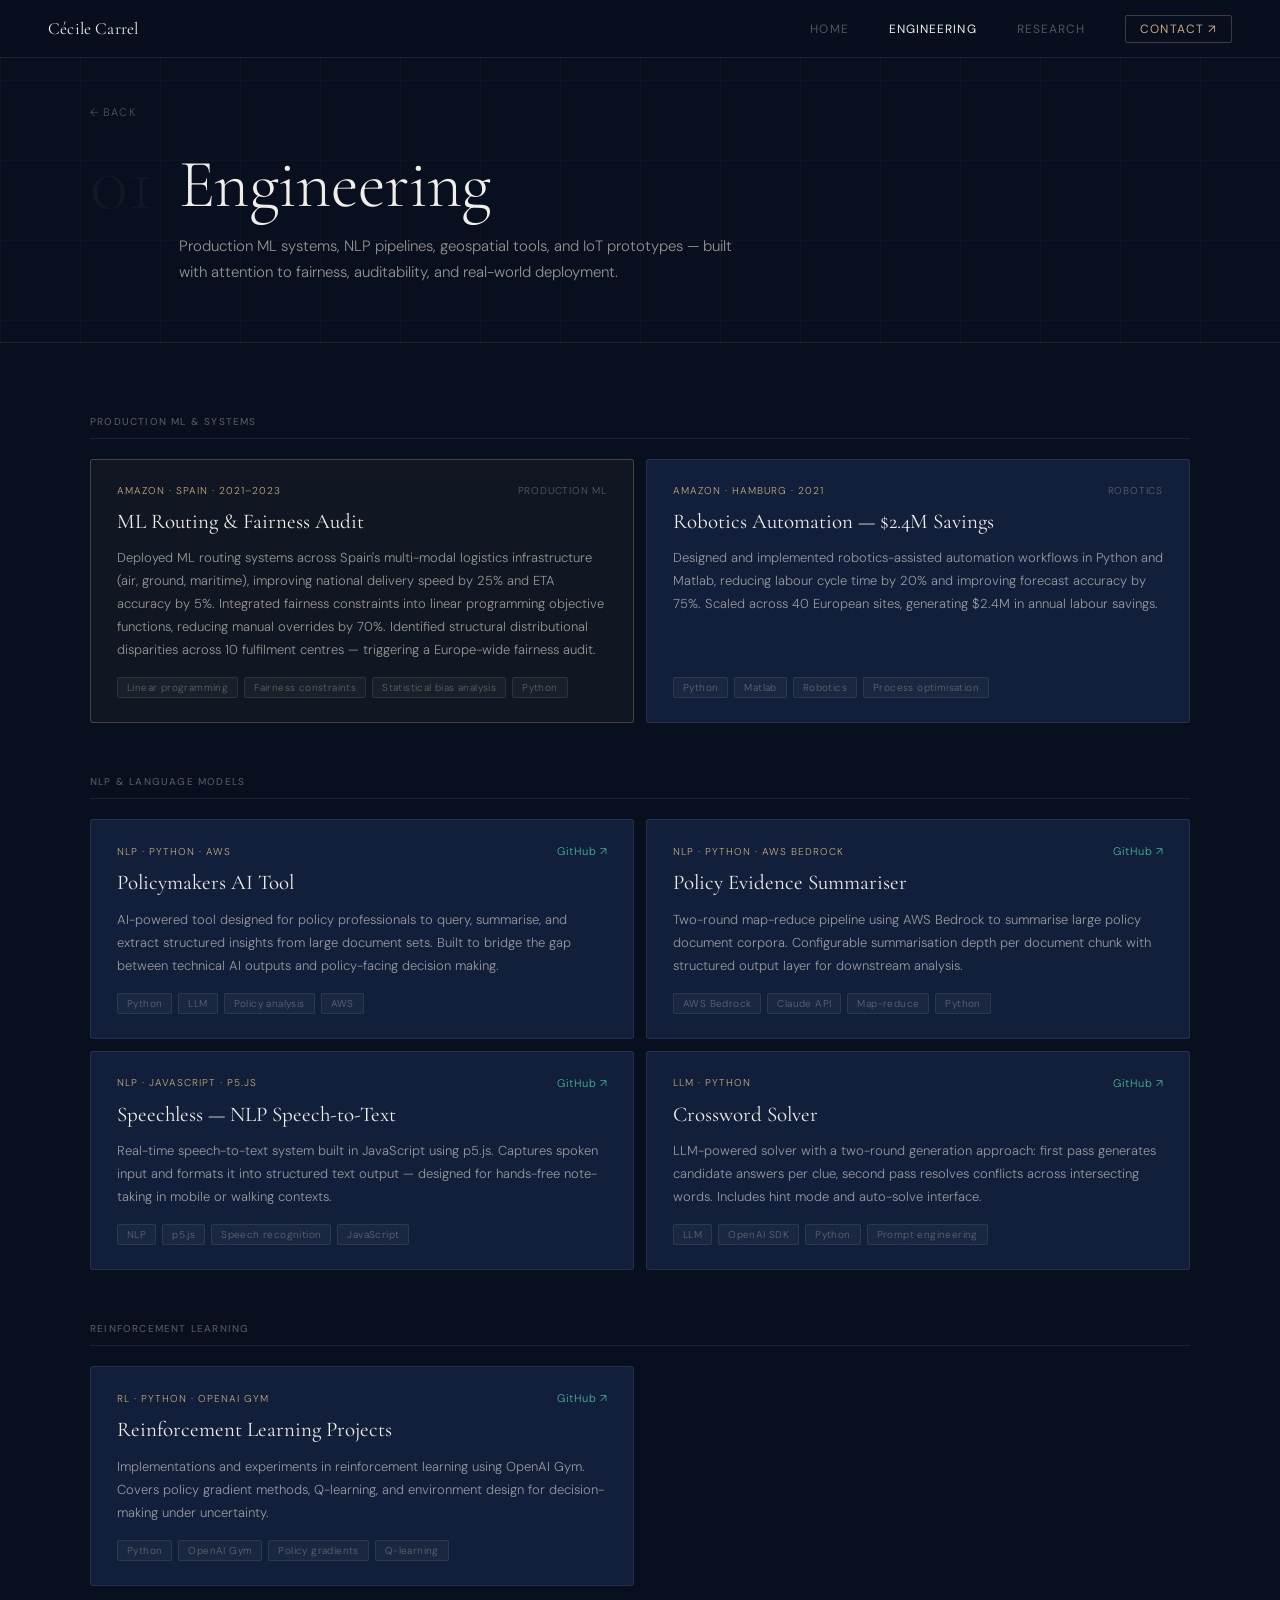
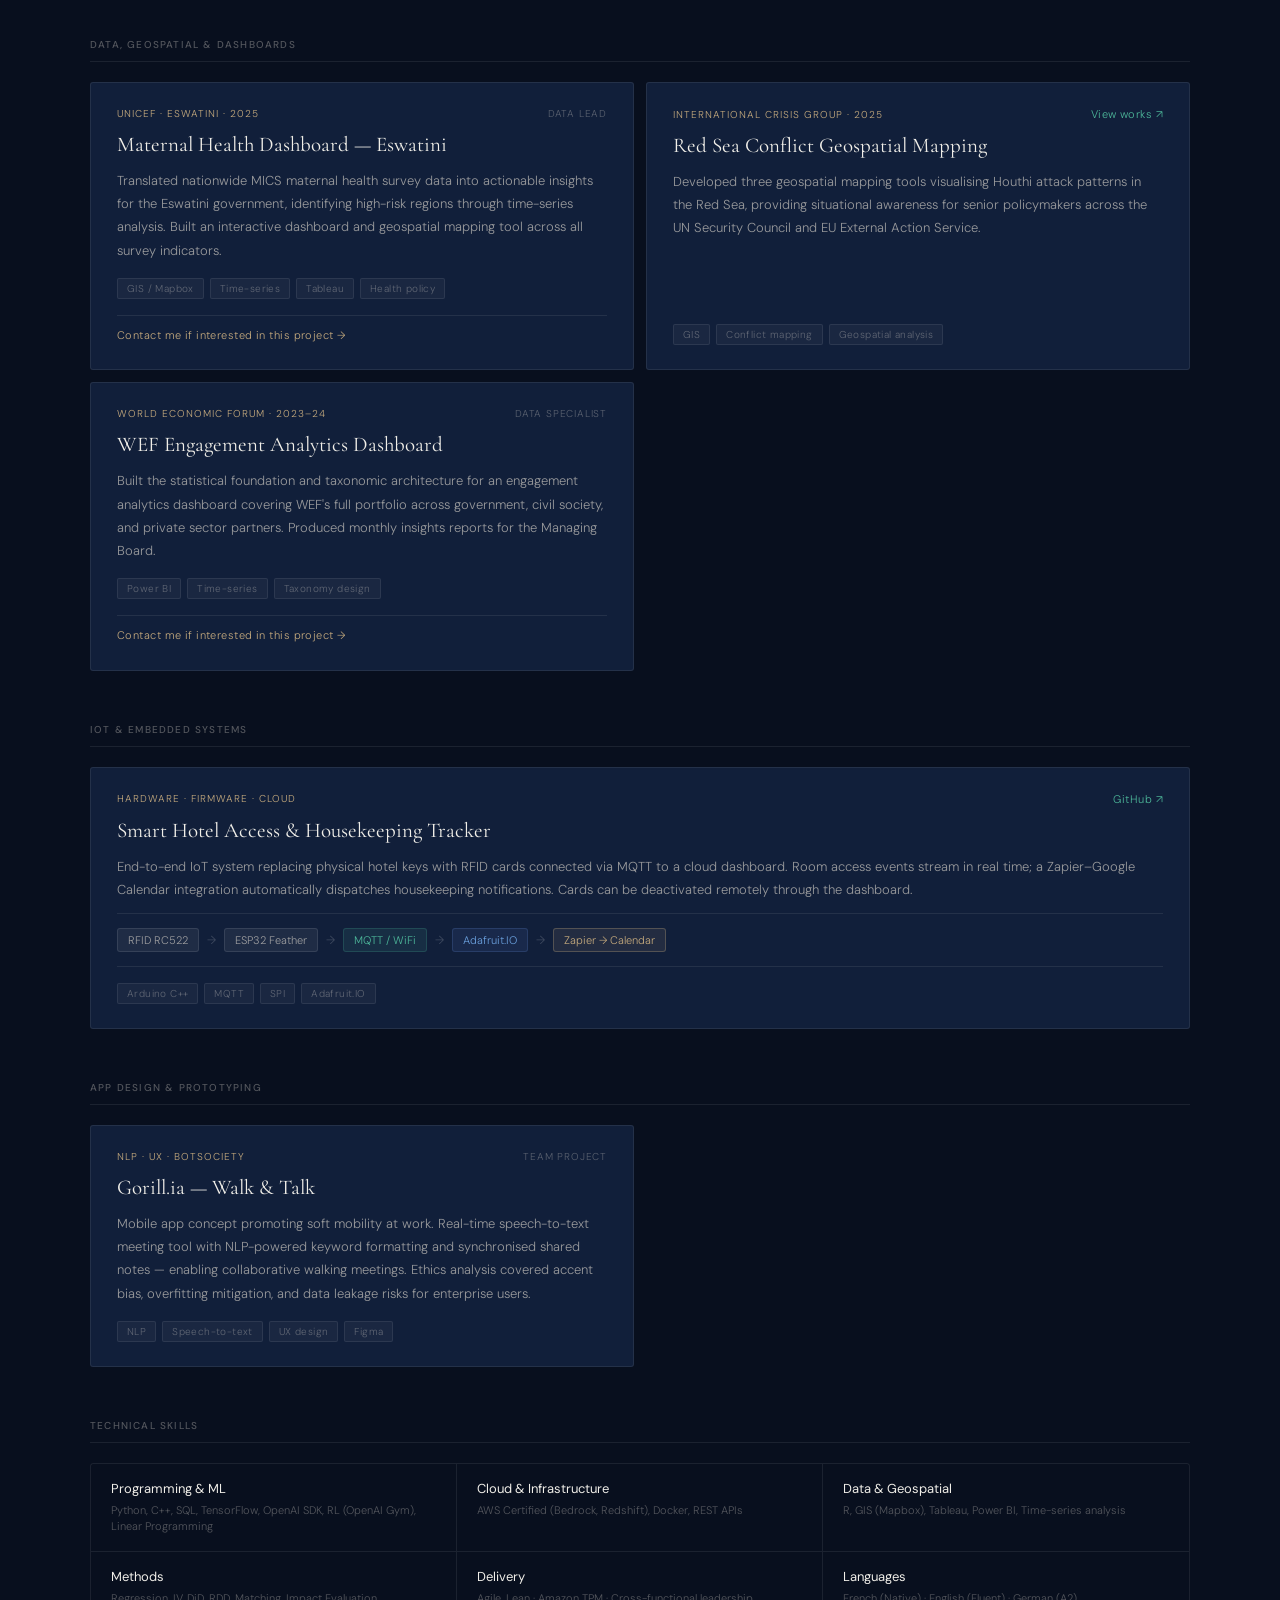
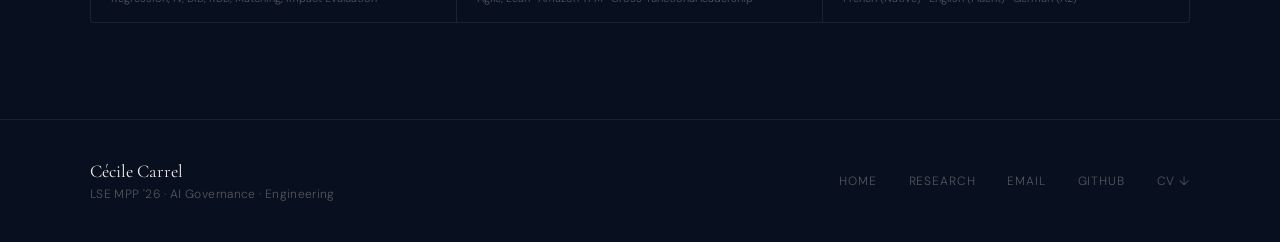
==== engineering.html @ 1cb2951a "Add files via upload" ====
<!DOCTYPE html>
<html lang="en">
<head>
  <meta charset="UTF-8" />
  <meta name="viewport" content="width=device-width, initial-scale=1.0" />
  <title>Engineering — Cécile Carrel</title>
  <link rel="preconnect" href="https://fonts.googleapis.com" />
  <link rel="preconnect" href="https://fonts.gstatic.com" crossorigin />
  <link href="https://fonts.googleapis.com/css2?family=Cormorant+Garamond:ital,wght@0,300;0,400;0,500;1,300;1,400&family=DM+Sans:opsz,wght@9..40,300;9..40,400;9..40,500&display=swap" rel="stylesheet" />
  <link rel="stylesheet" href="style.css" />
</head>
<body>

  <nav class="nav">
    <a href="index.html" class="nav-name">Cécile Carrel</a>
    <div class="nav-links">
      <a href="index.html">Home</a>
      <a href="engineering.html" class="nav-active">Engineering</a>
      <a href="research.html">Research</a>
      <a href="mailto:c.j.carrel@lse.ac.uk" class="nav-cta">Contact ↗</a>
    </div>
  </nav>

  <div class="page-hero">
    <div class="container">
      <a href="index.html" class="back-link">← Back</a>
      <div class="page-hero-grid">
        <div class="section-num">01</div>
        <div>
          <h1 class="page-title">Engineering</h1>
          <p class="page-subtitle">Production ML systems, NLP pipelines, geospatial tools, and IoT prototypes — built with attention to fairness, auditability, and real-world deployment.</p>
        </div>
      </div>
    </div>
  </div>

  <div class="page-body">
    <div class="container">

      <!-- PRODUCTION ML -->
      <div class="subsection">
        <div class="subsection-label">Production ML & Systems</div>
        <div class="cards-grid">

          <div class="card card--accent">
            <div class="card-top">
              <span class="card-org">Amazon · Spain · 2021–2023</span>
              <span class="card-type">Production ML</span>
            </div>
            <h3>ML Routing & Fairness Audit</h3>
            <p>Deployed ML routing systems across Spain's multi-modal logistics infrastructure (air, ground, maritime), improving national delivery speed by 25% and ETA accuracy by 5%. Integrated fairness constraints into linear programming objective functions, reducing manual overrides by 70%. Identified structural distributional disparities across 10 fulfilment centres — triggering a Europe-wide fairness audit.</p>
            <div class="card-tags">
              <span>Linear programming</span><span>Fairness constraints</span><span>Statistical bias analysis</span><span>Python</span>
            </div>
          </div>

          <div class="card">
            <div class="card-top">
              <span class="card-org">Amazon · Hamburg · 2021</span>
              <span class="card-type">Robotics</span>
            </div>
            <h3>Robotics Automation — $2.4M Savings</h3>
            <p>Designed and implemented robotics-assisted automation workflows in Python and Matlab, reducing labour cycle time by 20% and improving forecast accuracy by 75%. Scaled across 40 European sites, generating $2.4M in annual labour savings.</p>
            <div class="card-tags">
              <span>Python</span><span>Matlab</span><span>Robotics</span><span>Process optimisation</span>
            </div>
          </div>

        </div>
      </div>

      <!-- NLP -->
      <div class="subsection">
        <div class="subsection-label">NLP & Language Models</div>
        <div class="cards-grid">

          <div class="card">
            <div class="card-top">
              <span class="card-org">NLP · Python · AWS</span>
              <a href="https://github.com/carrelcecile/policymakers-ai-tool" target="_blank" class="card-link">GitHub ↗</a>
            </div>
            <h3>Policymakers AI Tool</h3>
            <p>AI-powered tool designed for policy professionals to query, summarise, and extract structured insights from large document sets. Built to bridge the gap between technical AI outputs and policy-facing decision making.</p>
            <div class="card-tags">
              <span>Python</span><span>LLM</span><span>Policy analysis</span><span>AWS</span>
            </div>
          </div>

          <div class="card">
            <div class="card-top">
              <span class="card-org">NLP · Python · AWS Bedrock</span>
              <a href="https://github.com/carrelcecile" target="_blank" class="card-link">GitHub ↗</a>
            </div>
            <h3>Policy Evidence Summariser</h3>
            <p>Two-round map-reduce pipeline using AWS Bedrock to summarise large policy document corpora. Configurable summarisation depth per document chunk with structured output layer for downstream analysis.</p>
            <div class="card-tags">
              <span>AWS Bedrock</span><span>Claude API</span><span>Map-reduce</span><span>Python</span>
            </div>
          </div>

          <div class="card">
            <div class="card-top">
              <span class="card-org">NLP · JavaScript · p5.js</span>
              <a href="https://github.com/cecilecarrel/speechless" target="_blank" class="card-link">GitHub ↗</a>
            </div>
            <h3>Speechless — NLP Speech-to-Text</h3>
            <p>Real-time speech-to-text system built in JavaScript using p5.js. Captures spoken input and formats it into structured text output — designed for hands-free note-taking in mobile or walking contexts.</p>
            <div class="card-tags">
              <span>NLP</span><span>p5.js</span><span>Speech recognition</span><span>JavaScript</span>
            </div>
          </div>

          <div class="card">
            <div class="card-top">
              <span class="card-org">LLM · Python</span>
              <a href="https://github.com/carrelcecile" target="_blank" class="card-link">GitHub ↗</a>
            </div>
            <h3>Crossword Solver</h3>
            <p>LLM-powered solver with a two-round generation approach: first pass generates candidate answers per clue, second pass resolves conflicts across intersecting words. Includes hint mode and auto-solve interface.</p>
            <div class="card-tags">
              <span>LLM</span><span>OpenAI SDK</span><span>Python</span><span>Prompt engineering</span>
            </div>
          </div>

        </div>
      </div>

      <!-- RL -->
      <div class="subsection">
        <div class="subsection-label">Reinforcement Learning</div>
        <div class="cards-grid">
          <div class="card">
            <div class="card-top">
              <span class="card-org">RL · Python · OpenAI Gym</span>
              <a href="https://github.com/carrelcecile/reinforcementlearning" target="_blank" class="card-link">GitHub ↗</a>
            </div>
            <h3>Reinforcement Learning Projects</h3>
            <p>Implementations and experiments in reinforcement learning using OpenAI Gym. Covers policy gradient methods, Q-learning, and environment design for decision-making under uncertainty.</p>
            <div class="card-tags">
              <span>Python</span><span>OpenAI Gym</span><span>Policy gradients</span><span>Q-learning</span>
            </div>
          </div>
        </div>
      </div>

      <!-- DATA & DASHBOARDS -->
      <div class="subsection">
        <div class="subsection-label">Data, Geospatial & Dashboards</div>
        <div class="cards-grid">

          <div class="card">
            <div class="card-top">
              <span class="card-org">UNICEF · Eswatini · 2025</span>
              <span class="card-type">Data Lead</span>
            </div>
            <h3>Maternal Health Dashboard — Eswatini</h3>
            <p>Translated nationwide MICS maternal health survey data into actionable insights for the Eswatini government, identifying high-risk regions through time-series analysis. Built an interactive dashboard and geospatial mapping tool across all survey indicators.</p>
            <div class="card-tags">
              <span>GIS / Mapbox</span><span>Time-series</span><span>Tableau</span><span>Health policy</span>
            </div>
            <p class="card-contact">Contact me if interested in this project →</p>
          </div>

          <div class="card">
            <div class="card-top">
              <span class="card-org">International Crisis Group · 2025</span>
              <a href="icg.html" class="card-link">View works ↗</a>
            </div>
            <h3>Red Sea Conflict Geospatial Mapping</h3>
            <p>Developed three geospatial mapping tools visualising Houthi attack patterns in the Red Sea, providing situational awareness for senior policymakers across the UN Security Council and EU External Action Service.</p>
            <div class="card-tags">
              <span>GIS</span><span>Conflict mapping</span><span>Geospatial analysis</span>
            </div>
          </div>

          <div class="card">
            <div class="card-top">
              <span class="card-org">World Economic Forum · 2023–24</span>
              <span class="card-type">Data Specialist</span>
            </div>
            <h3>WEF Engagement Analytics Dashboard</h3>
            <p>Built the statistical foundation and taxonomic architecture for an engagement analytics dashboard covering WEF's full portfolio across government, civil society, and private sector partners. Produced monthly insights reports for the Managing Board.</p>
            <div class="card-tags">
              <span>Power BI</span><span>Time-series</span><span>Taxonomy design</span>
            </div>
            <p class="card-contact">Contact me if interested in this project →</p>
          </div>

        </div>
      </div>

      <!-- IOT -->
      <div class="subsection">
        <div class="subsection-label">IoT & Embedded Systems</div>
        <div class="cards-grid cards-grid--wide">
          <div class="card">
            <div class="card-top">
              <span class="card-org">Hardware · Firmware · Cloud</span>
              <a href="https://github.com/carrelcecile" target="_blank" class="card-link">GitHub ↗</a>
            </div>
            <h3>Smart Hotel Access & Housekeeping Tracker</h3>
            <p>End-to-end IoT system replacing physical hotel keys with RFID cards connected via MQTT to a cloud dashboard. Room access events stream in real time; a Zapier–Google Calendar integration automatically dispatches housekeeping notifications. Cards can be deactivated remotely through the dashboard.</p>
            <div class="iot-flow">
              <span class="flow-node">RFID RC522</span>
              <span class="flow-arrow">→</span>
              <span class="flow-node">ESP32 Feather</span>
              <span class="flow-arrow">→</span>
              <span class="flow-node node-proto">MQTT / WiFi</span>
              <span class="flow-arrow">→</span>
              <span class="flow-node node-cloud">Adafruit.IO</span>
              <span class="flow-arrow">→</span>
              <span class="flow-node node-auto">Zapier → Calendar</span>
            </div>
            <div class="card-tags">
              <span>Arduino C++</span><span>MQTT</span><span>SPI</span><span>Adafruit.IO</span>
            </div>
          </div>
        </div>
      </div>

      <!-- APP DESIGN -->
      <div class="subsection">
        <div class="subsection-label">App Design & Prototyping</div>
        <div class="cards-grid">
          <div class="card">
            <div class="card-top">
              <span class="card-org">NLP · UX · BotSociety</span>
              <span class="card-type">Team project</span>
            </div>
            <h3>Gorill.ia — Walk & Talk</h3>
            <p>Mobile app concept promoting soft mobility at work. Real-time speech-to-text meeting tool with NLP-powered keyword formatting and synchronised shared notes — enabling collaborative walking meetings. Ethics analysis covered accent bias, overfitting mitigation, and data leakage risks for enterprise users.</p>
            <div class="card-tags">
              <span>NLP</span><span>Speech-to-text</span><span>UX design</span><span>Figma</span>
            </div>
          </div>
        </div>
      </div>

      <!-- SKILLS -->
      <div class="subsection">
        <div class="subsection-label">Technical Skills</div>
        <div class="courses-row">
          <div class="course">
            <span class="course-name">Programming & ML</span>
            <span class="course-detail">Python, C++, SQL, TensorFlow, OpenAI SDK, RL (OpenAI Gym), Linear Programming</span>
          </div>
          <div class="course">
            <span class="course-name">Cloud & Infrastructure</span>
            <span class="course-detail">AWS Certified (Bedrock, Redshift), Docker, REST APIs</span>
          </div>
          <div class="course">
            <span class="course-name">Data & Geospatial</span>
            <span class="course-detail">R, GIS (Mapbox), Tableau, Power BI, Time-series analysis</span>
          </div>
          <div class="course">
            <span class="course-name">Methods</span>
            <span class="course-detail">Regression, IV, DiD, RDD, Matching, Impact Evaluation</span>
          </div>
          <div class="course">
            <span class="course-name">Delivery</span>
            <span class="course-detail">Agile, Lean · Amazon TPM · Cross-functional leadership</span>
          </div>
          <div class="course">
            <span class="course-name">Languages</span>
            <span class="course-detail">French (Native) · English (Fluent) · German (A2)</span>
          </div>
        </div>
      </div>

    </div>
  </div>

  <footer class="footer">
    <div class="container footer-inner">
      <div>
        <p class="footer-name">Cécile Carrel</p>
        <p class="footer-sub">LSE MPP '26 · AI Governance · Engineering</p>
      </div>
      <div class="footer-links">
        <a href="index.html">Home</a>
        <a href="research.html">Research</a>
        <a href="mailto:c.j.carrel@lse.ac.uk">Email</a>
        <a href="https://github.com/carrelcecile" target="_blank">GitHub</a>
        <a href="cecile_carrel_cv.pdf" target="_blank">CV ↓</a>
      </div>
    </div>
  </footer>

  <script src="script.js"></script>
</body>
</html>
---- style.css ----
/* ===========================
   VARIABLES
=========================== */
:root {
  --navy-deep:   #080f1e;
  --navy:        #0c1628;
  --navy-mid:    #111f3a;
  --navy-raised: #162240;
  --navy-border-soft: rgba(255,255,255,0.08);
  --white:       #ffffff;
  --off-white:   #e8e4dc;
  --text-primary:   #f0eee8;
  --text-secondary: rgba(224,218,208,0.65);
  --text-muted:     rgba(224,218,208,0.35);
  --gold:        #c4a97d;
  --gold-muted:  rgba(196,169,125,0.18);
  --gold-border: rgba(196,169,125,0.3);
  --teal:        #4db89a;
  --font-display: 'Cormorant Garamond', Georgia, serif;
  --font-body:    'DM Sans', system-ui, sans-serif;
  --max:  1100px;
  --ease: 0.25s ease;
}

*, *::before, *::after { box-sizing: border-box; margin: 0; padding: 0; }
html { scroll-behavior: smooth; font-size: 16px; }
body {
  font-family: var(--font-body);
  font-weight: 300;
  background: var(--navy-deep);
  color: var(--text-primary);
  -webkit-font-smoothing: antialiased;
}
a { color: inherit; text-decoration: none; }

/* ===========================
   NAV
=========================== */
.nav {
  position: fixed; top: 0; left: 0; right: 0; z-index: 100;
  display: flex; align-items: center; justify-content: space-between;
  padding: 0 3rem; height: 58px;
  background: rgba(8,15,30,0.94);
  backdrop-filter: blur(16px);
  border-bottom: 1px solid var(--navy-border-soft);
}

.nav-name {
  font-family: var(--font-display);
  font-size: 17px; font-weight: 400;
  color: var(--text-primary);
  letter-spacing: 0.01em;
}

.nav-links { display: flex; align-items: center; gap: 2.5rem; }
.nav-links a {
  font-size: 12px; font-weight: 400;
  letter-spacing: 0.09em; text-transform: uppercase;
  color: var(--text-muted); transition: color var(--ease);
}
.nav-links a:hover,
.nav-links a.nav-active { color: var(--text-primary); }

.nav-cta {
  color: var(--gold) !important;
  border: 1px solid var(--gold-border);
  padding: 5px 14px; border-radius: 2px;
  transition: all var(--ease) !important;
}
.nav-cta:hover { background: var(--gold-muted); border-color: var(--gold); }

/* ===========================
   PAGE HERO (inner pages)
=========================== */
.page-hero {
  padding: 100px 3rem 56px;
  background: var(--navy-deep);
  border-bottom: 1px solid var(--navy-border-soft);
  position: relative;
}

.page-hero::before {
  content: '';
  position: absolute; inset: 0;
  background-image:
    linear-gradient(rgba(255,255,255,0.018) 1px, transparent 1px),
    linear-gradient(90deg, rgba(255,255,255,0.018) 1px, transparent 1px);
  background-size: 80px 80px;
  pointer-events: none;
}

.page-hero .container { position: relative; z-index: 1; }

.back-link {
  display: inline-flex; align-items: center; gap: 6px;
  font-size: 11px; letter-spacing: 0.1em; text-transform: uppercase;
  color: var(--text-muted); margin-bottom: 2rem;
  transition: color var(--ease);
}
.back-link:hover { color: var(--gold); }

.page-hero-grid {
  display: flex; gap: 24px; align-items: flex-start;
}

.page-title {
  font-family: var(--font-display);
  font-size: clamp(40px, 6vw, 68px);
  font-weight: 300; line-height: 1;
  color: var(--text-primary);
  letter-spacing: -0.01em;
  margin-bottom: 14px;
}
.page-title em { font-style: italic; color: var(--text-muted); }

.page-subtitle {
  font-size: 15px; line-height: 1.75;
  color: var(--text-secondary); max-width: 560px;
}

/* ===========================
   PAGE BODY
=========================== */
.page-body {
  padding: 72px 3rem 96px;
  background: var(--navy-deep);
}

.container { max-width: var(--max); margin: 0 auto; }

/* ===========================
   SECTION NUM
=========================== */
.section-num {
  font-family: var(--font-display);
  font-size: 80px; font-weight: 300; line-height: 1;
  color: rgba(255,255,255,0.04);
  flex-shrink: 0; margin-top: -8px;
}

/* ===========================
   SUBSECTIONS
=========================== */
.subsection { margin-bottom: 52px; }
.subsection:last-child { margin-bottom: 0; }

.subsection-label {
  font-size: 10px; font-weight: 500;
  letter-spacing: 0.12em; text-transform: uppercase;
  color: var(--text-muted); margin-bottom: 20px;
  padding-bottom: 10px;
  border-bottom: 1px solid var(--navy-border-soft);
}

/* ===========================
   CARDS
=========================== */
.cards-grid {
  display: grid;
  grid-template-columns: repeat(2, 1fr);
  gap: 12px;
}
.cards-grid--wide { grid-template-columns: 1fr; }

.card {
  background: var(--navy-mid);
  border: 1px solid var(--navy-border-soft);
  border-radius: 3px;
  padding: 24px 26px;
  display: flex; flex-direction: column; gap: 12px;
  transition: border-color var(--ease), background var(--ease), transform var(--ease);
}
.card:hover {
  border-color: rgba(255,255,255,0.15);
  background: var(--navy-raised);
  transform: translateY(-2px);
}

.card--accent {
  border-color: var(--gold-border);
  background: rgba(196,169,125,0.05);
}
.card--accent:hover {
  border-color: var(--gold);
  background: rgba(196,169,125,0.08);
}

.card-top {
  display: flex; justify-content: space-between; align-items: center;
}

.card-org {
  font-size: 10px; letter-spacing: 0.1em; text-transform: uppercase;
  color: var(--gold);
}
.card-type {
  font-size: 10px; letter-spacing: 0.08em; text-transform: uppercase;
  color: var(--text-muted);
}
.card-link {
  font-size: 11px; color: var(--teal); letter-spacing: 0.04em;
  transition: opacity var(--ease);
}
.card-link:hover { opacity: 0.7; }

.card h3 {
  font-family: var(--font-display);
  font-size: 21px; font-weight: 400; line-height: 1.2;
  color: var(--text-primary);
}
.card p {
  font-size: 13px; line-height: 1.78;
  color: var(--text-secondary); flex: 1;
}

.card-contact {
  font-size: 11px !important;
  color: var(--gold) !important;
  letter-spacing: 0.04em;
  border-top: 1px solid var(--navy-border-soft);
  padding-top: 10px !important;
  margin-top: 4px;
  flex: 0 !important;
}

.card-tags {
  display: flex; flex-wrap: wrap; gap: 6px; margin-top: 4px;
}
.card-tags span {
  font-size: 10px; padding: 3px 9px;
  background: rgba(255,255,255,0.04);
  border: 1px solid rgba(255,255,255,0.08);
  border-radius: 2px; color: var(--text-muted);
  letter-spacing: 0.04em;
}

/* ===========================
   IOT FLOW
=========================== */
.iot-flow {
  display: flex; flex-wrap: wrap; align-items: center; gap: 8px;
  padding: 14px 0;
  border-top: 1px solid var(--navy-border-soft);
  border-bottom: 1px solid var(--navy-border-soft);
}
.flow-node {
  font-size: 11px; padding: 4px 10px; border-radius: 3px;
  background: rgba(255,255,255,0.06);
  border: 1px solid rgba(255,255,255,0.1);
  color: var(--text-secondary); white-space: nowrap;
}
.flow-node.node-proto { background: rgba(77,184,154,0.1); border-color: rgba(77,184,154,0.2); color: #4db89a; }
.flow-node.node-cloud { background: rgba(100,140,220,0.1); border-color: rgba(100,140,220,0.2); color: #6a9fdc; }
.flow-node.node-auto  { background: rgba(196,169,125,0.1); border-color: var(--gold-border); color: var(--gold); }
.flow-arrow { color: rgba(255,255,255,0.2); font-size: 12px; }

/* ===========================
   COURSES GRID
=========================== */
.courses-row {
  display: grid; grid-template-columns: repeat(3, 1fr);
  border: 1px solid var(--navy-border-soft);
  border-radius: 3px; overflow: hidden;
}
.course {
  padding: 16px 20px;
  border-right: 1px solid var(--navy-border-soft);
  border-bottom: 1px solid var(--navy-border-soft);
  display: flex; flex-direction: column; gap: 5px;
  transition: background var(--ease);
}
.course:hover { background: var(--navy-mid); }
.course:nth-child(3n) { border-right: none; }
.course:nth-last-child(-n+3) { border-bottom: none; }
.course-name { font-size: 13px; font-weight: 400; color: var(--text-primary); }
.course-detail { font-size: 11px; color: var(--text-muted); line-height: 1.5; }

/* ===========================
   RESEARCH LIST
=========================== */
.research-list {
  border: 1px solid var(--navy-border-soft);
  border-radius: 3px; overflow: hidden;
}
.research-item {
  display: grid; grid-template-columns: 200px 1fr;
  gap: 32px; padding: 28px 30px;
  border-bottom: 1px solid var(--navy-border-soft);
  transition: background var(--ease);
}
.research-item:last-child { border-bottom: none; }
.research-item:hover { background: rgba(255,255,255,0.02); }

.research-meta { display: flex; flex-direction: column; gap: 6px; padding-top: 4px; }
.research-org { font-size: 11px; letter-spacing: 0.09em; text-transform: uppercase; color: var(--gold); }
.research-year { font-size: 12px; color: var(--text-muted); }

.research-body { display: flex; flex-direction: column; gap: 10px; }
.research-body h3 {
  font-family: var(--font-display);
  font-size: 21px; font-weight: 400; line-height: 1.2;
  color: var(--text-primary);
}
.research-body p { font-size: 13px; line-height: 1.78; color: var(--text-secondary); }

.research-link {
  display: inline-block;
  font-size: 12px; color: var(--teal);
  letter-spacing: 0.04em;
  margin-top: 4px;
  transition: opacity var(--ease);
}
.research-link:hover { opacity: 0.7; }

/* ===========================
   FOOTER
=========================== */
.footer {
  background: var(--navy-deep);
  border-top: 1px solid var(--navy-border-soft);
  padding: 40px 3rem;
}
.footer-inner { display: flex; align-items: center; justify-content: space-between; }
.footer-name { font-family: var(--font-display); font-size: 18px; font-weight: 400; color: var(--text-primary); margin-bottom: 4px; }
.footer-sub { font-size: 12px; color: var(--text-muted); letter-spacing: 0.03em; }
.footer-links { display: flex; gap: 2rem; }
.footer-links a {
  font-size: 12px; letter-spacing: 0.07em; text-transform: uppercase;
  color: var(--text-muted); transition: color var(--ease);
}
.footer-links a:hover { color: var(--text-primary); }

/* ===========================
   ANIMATIONS
=========================== */
@keyframes fadeUp {
  from { opacity: 0; transform: translateY(18px); }
  to   { opacity: 1; transform: translateY(0); }
}
.reveal { opacity: 0; transform: translateY(18px); transition: opacity 0.55s ease, transform 0.55s ease; }
.reveal.in { opacity: 1; transform: none; }

/* ===========================
   RESPONSIVE
=========================== */
@media (max-width: 900px) {
  .nav { padding: 0 1.5rem; }
  .page-hero { padding: 90px 1.5rem 48px; }
  .page-body { padding: 48px 1.5rem 72px; }
  .cards-grid { grid-template-columns: 1fr; }
  .courses-row { grid-template-columns: repeat(2, 1fr); }
  .courses-row .course:nth-child(3n) { border-right: 1px solid var(--navy-border-soft); }
  .courses-row .course:nth-child(2n) { border-right: none; }
  .research-item { grid-template-columns: 1fr; gap: 10px; }
  .footer-inner { flex-direction: column; gap: 24px; align-items: flex-start; }
  .page-hero-grid { flex-direction: column; gap: 8px; }
  .section-num { display: none; }
}

@media (max-width: 600px) {
  .nav-links a:not(.nav-cta) { display: none; }
  .courses-row { grid-template-columns: 1fr; }
  .courses-row .course { border-right: none; }
  .footer-links { flex-wrap: wrap; gap: 1rem; }
}
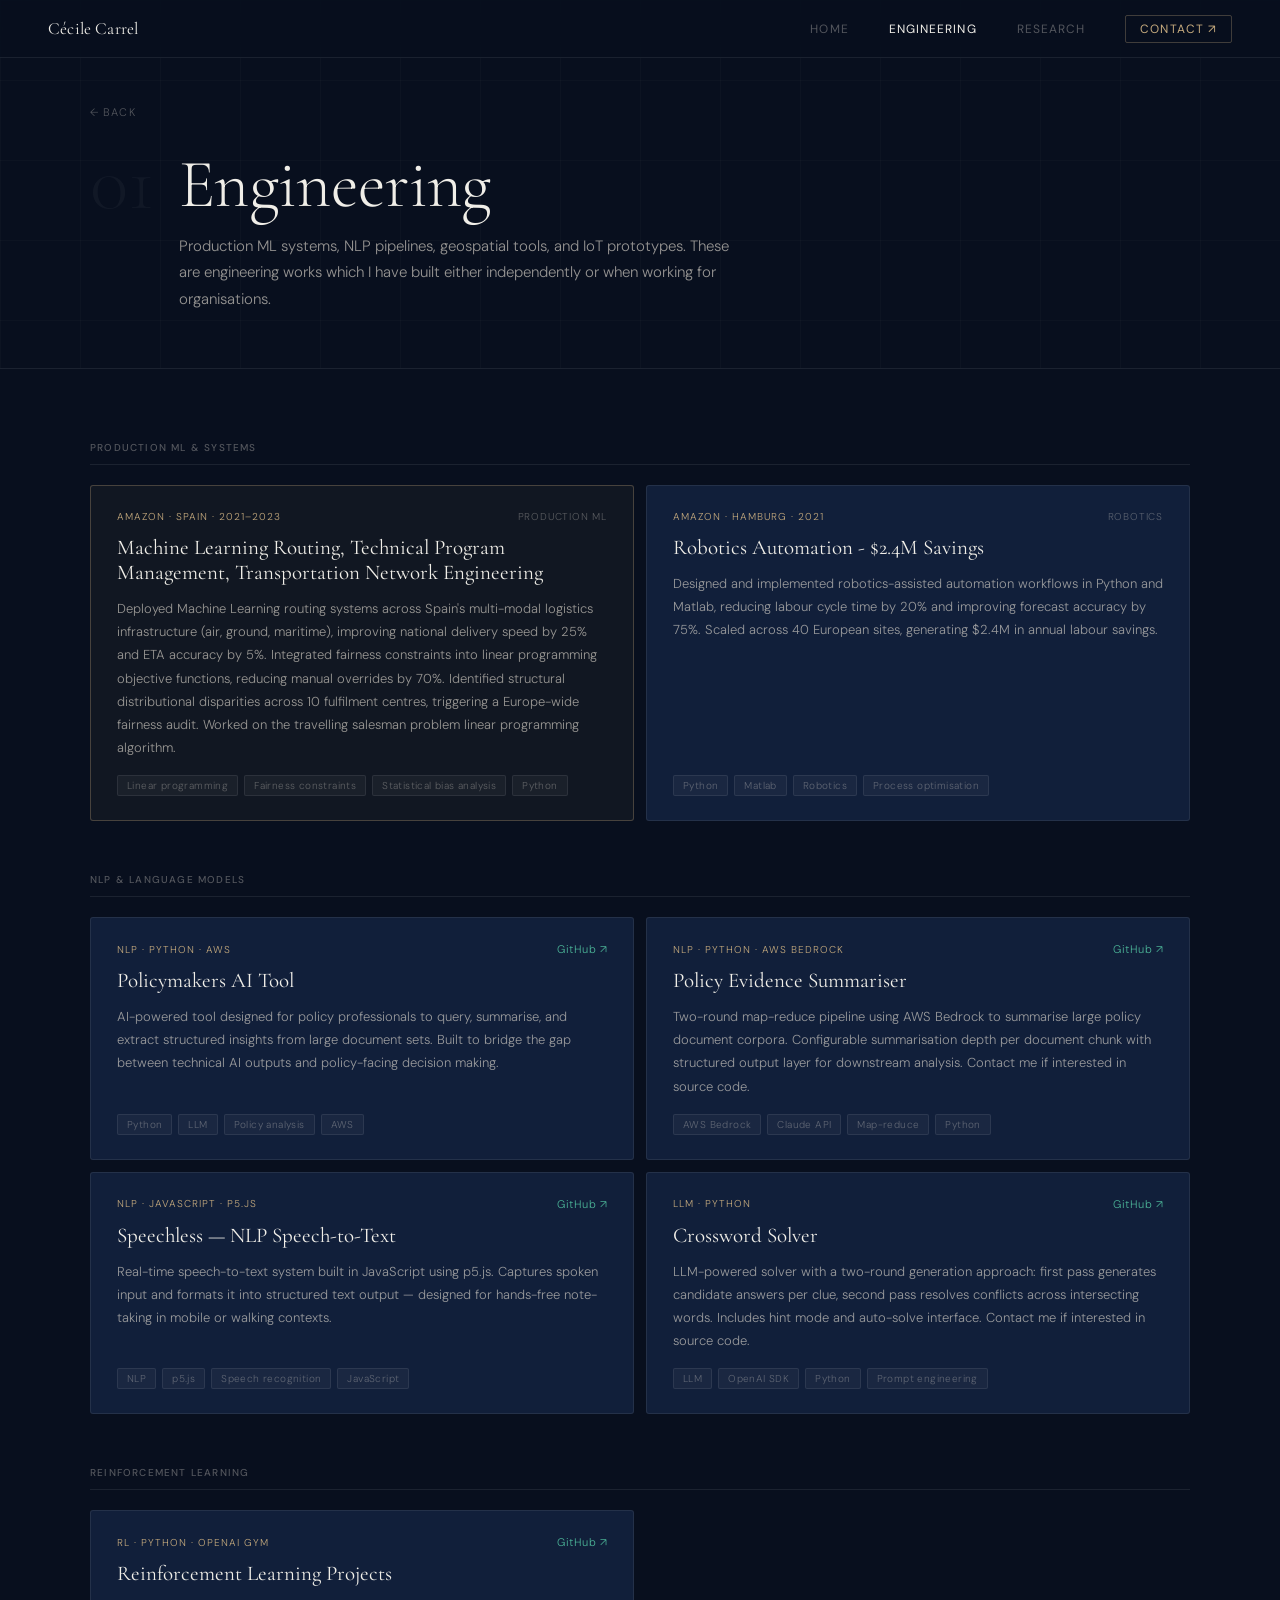
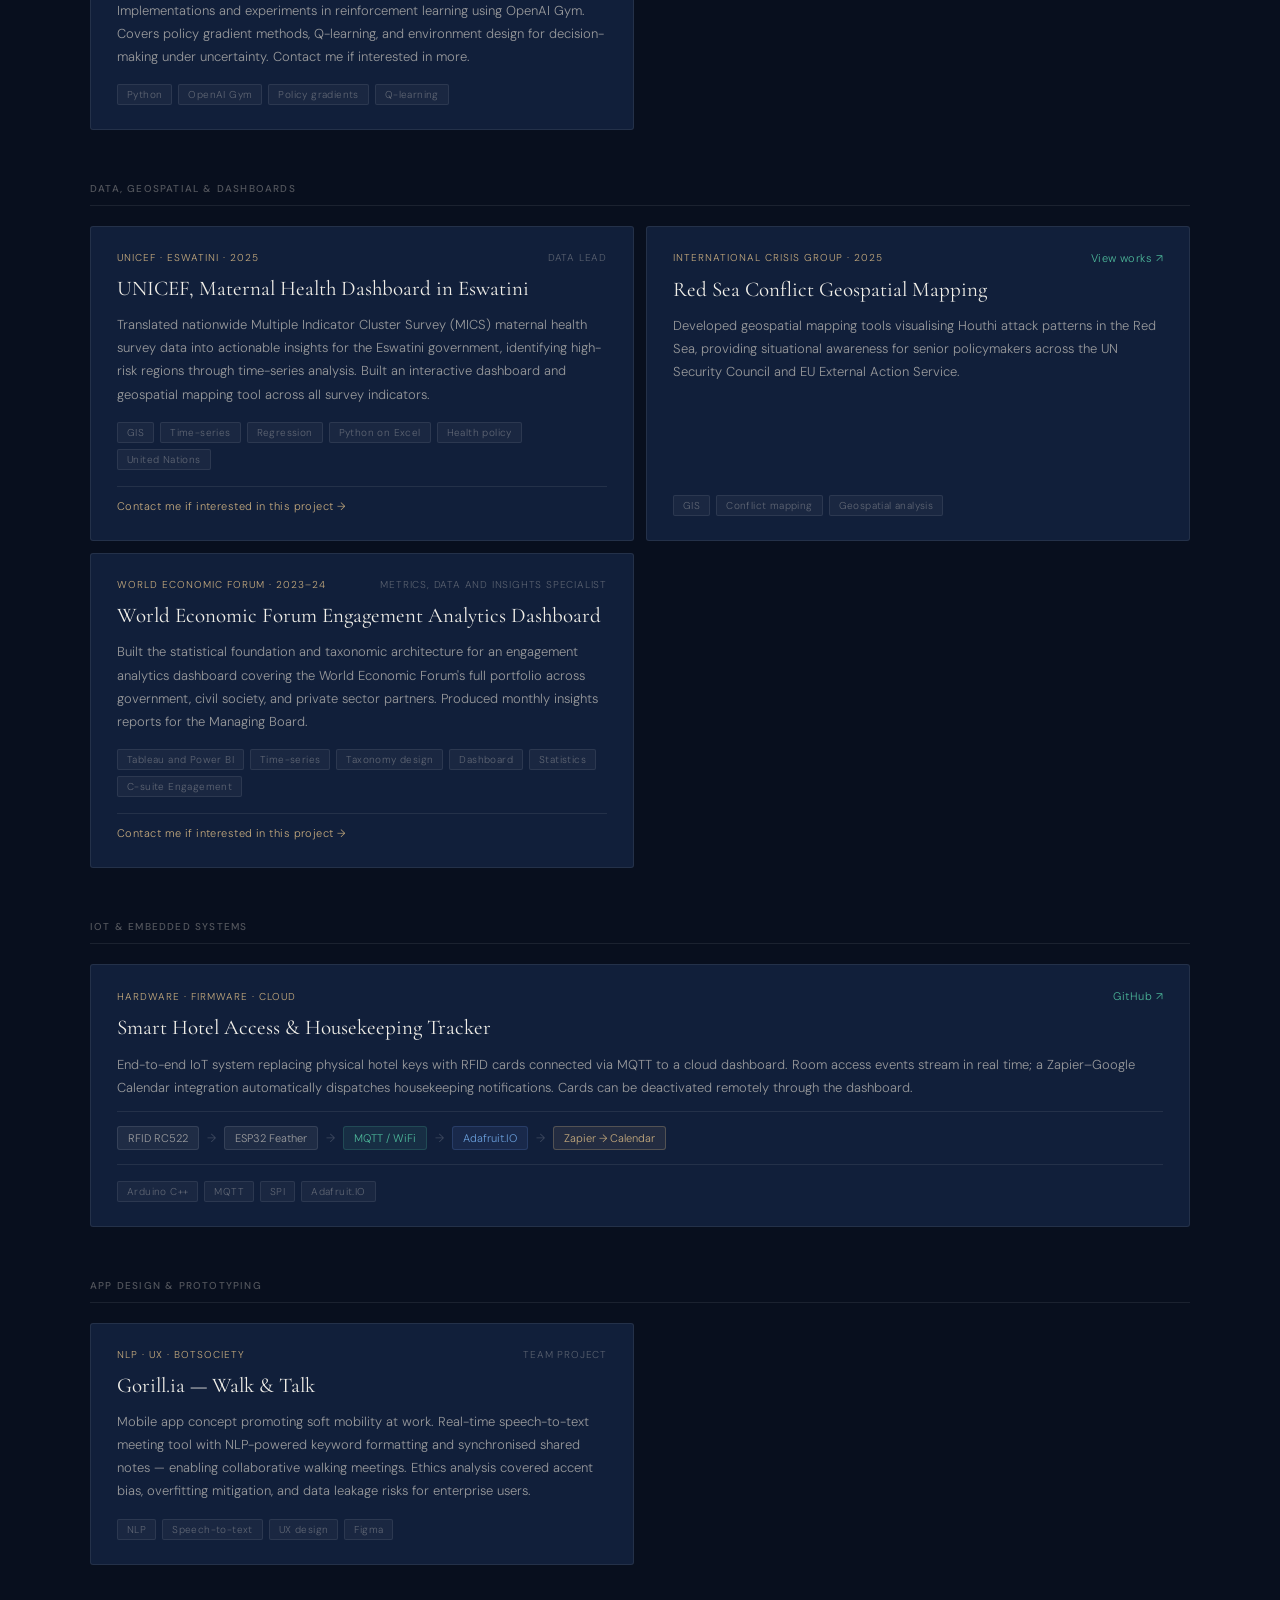
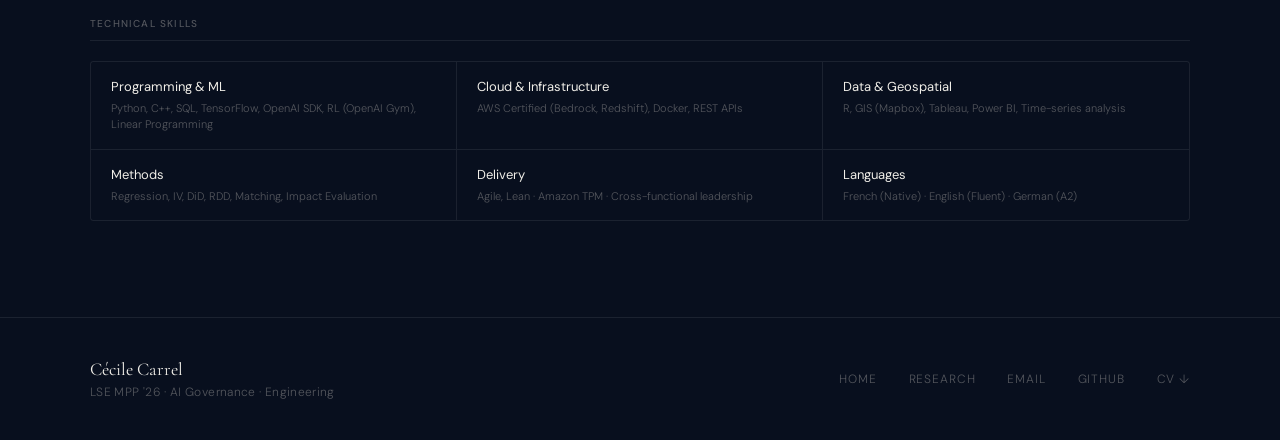
==== commit bc83df0f: "Update engineering.html" ====
--- a/engineering.html
+++ b/engineering.html
@@ -3,7 +3,7 @@
 <head>
   <meta charset="UTF-8" />
   <meta name="viewport" content="width=device-width, initial-scale=1.0" />
-  <title>Engineering — Cécile Carrel</title>
+  <title>Engineering - Cécile Carrel</title>
   <link rel="preconnect" href="https://fonts.googleapis.com" />
   <link rel="preconnect" href="https://fonts.gstatic.com" crossorigin />
   <link href="https://fonts.googleapis.com/css2?family=Cormorant+Garamond:ital,wght@0,300;0,400;0,500;1,300;1,400&family=DM+Sans:opsz,wght@9..40,300;9..40,400;9..40,500&display=swap" rel="stylesheet" />
@@ -28,7 +28,7 @@
         <div class="section-num">01</div>
         <div>
           <h1 class="page-title">Engineering</h1>
-          <p class="page-subtitle">Production ML systems, NLP pipelines, geospatial tools, and IoT prototypes — built with attention to fairness, auditability, and real-world deployment.</p>
+          <p class="page-subtitle">Production ML systems, NLP pipelines, geospatial tools, and IoT prototypes. These are engineering works which I have built either independently or when working for organisations.</p>
         </div>
       </div>
     </div>
@@ -47,8 +47,8 @@
               <span class="card-org">Amazon · Spain · 2021–2023</span>
               <span class="card-type">Production ML</span>
             </div>
-            <h3>ML Routing & Fairness Audit</h3>
-            <p>Deployed ML routing systems across Spain's multi-modal logistics infrastructure (air, ground, maritime), improving national delivery speed by 25% and ETA accuracy by 5%. Integrated fairness constraints into linear programming objective functions, reducing manual overrides by 70%. Identified structural distributional disparities across 10 fulfilment centres — triggering a Europe-wide fairness audit.</p>
+            <h3>Machine Learning Routing, Technical Program Management, Transportation Network Engineering</h3>
+            <p>Deployed Machine Learning routing systems across Spain's multi-modal logistics infrastructure (air, ground, maritime), improving national delivery speed by 25% and ETA accuracy by 5%. Integrated fairness constraints into linear programming objective functions, reducing manual overrides by 70%. Identified structural distributional disparities across 10 fulfilment centres, triggering a Europe-wide fairness audit. Worked on the travelling salesman problem linear programming algorithm. </p>
             <div class="card-tags">
               <span>Linear programming</span><span>Fairness constraints</span><span>Statistical bias analysis</span><span>Python</span>
             </div>
@@ -59,7 +59,7 @@
               <span class="card-org">Amazon · Hamburg · 2021</span>
               <span class="card-type">Robotics</span>
             </div>
-            <h3>Robotics Automation — $2.4M Savings</h3>
+            <h3>Robotics Automation - $2.4M Savings</h3>
             <p>Designed and implemented robotics-assisted automation workflows in Python and Matlab, reducing labour cycle time by 20% and improving forecast accuracy by 75%. Scaled across 40 European sites, generating $2.4M in annual labour savings.</p>
             <div class="card-tags">
               <span>Python</span><span>Matlab</span><span>Robotics</span><span>Process optimisation</span>
@@ -92,7 +92,7 @@
               <a href="https://github.com/carrelcecile" target="_blank" class="card-link">GitHub ↗</a>
             </div>
             <h3>Policy Evidence Summariser</h3>
-            <p>Two-round map-reduce pipeline using AWS Bedrock to summarise large policy document corpora. Configurable summarisation depth per document chunk with structured output layer for downstream analysis.</p>
+            <p>Two-round map-reduce pipeline using AWS Bedrock to summarise large policy document corpora. Configurable summarisation depth per document chunk with structured output layer for downstream analysis. Contact me if interested in source code.</p>
             <div class="card-tags">
               <span>AWS Bedrock</span><span>Claude API</span><span>Map-reduce</span><span>Python</span>
             </div>
@@ -116,7 +116,7 @@
               <a href="https://github.com/carrelcecile" target="_blank" class="card-link">GitHub ↗</a>
             </div>
             <h3>Crossword Solver</h3>
-            <p>LLM-powered solver with a two-round generation approach: first pass generates candidate answers per clue, second pass resolves conflicts across intersecting words. Includes hint mode and auto-solve interface.</p>
+            <p>LLM-powered solver with a two-round generation approach: first pass generates candidate answers per clue, second pass resolves conflicts across intersecting words. Includes hint mode and auto-solve interface. Contact me if interested in source code.</p>
             <div class="card-tags">
               <span>LLM</span><span>OpenAI SDK</span><span>Python</span><span>Prompt engineering</span>
             </div>
@@ -135,7 +135,7 @@
               <a href="https://github.com/carrelcecile/reinforcementlearning" target="_blank" class="card-link">GitHub ↗</a>
             </div>
             <h3>Reinforcement Learning Projects</h3>
-            <p>Implementations and experiments in reinforcement learning using OpenAI Gym. Covers policy gradient methods, Q-learning, and environment design for decision-making under uncertainty.</p>
+            <p>Implementations and experiments in reinforcement learning using OpenAI Gym. Covers policy gradient methods, Q-learning, and environment design for decision-making under uncertainty. Contact me if interested in more.</p>
             <div class="card-tags">
               <span>Python</span><span>OpenAI Gym</span><span>Policy gradients</span><span>Q-learning</span>
             </div>
@@ -153,10 +153,10 @@
               <span class="card-org">UNICEF · Eswatini · 2025</span>
               <span class="card-type">Data Lead</span>
             </div>
-            <h3>Maternal Health Dashboard — Eswatini</h3>
-            <p>Translated nationwide MICS maternal health survey data into actionable insights for the Eswatini government, identifying high-risk regions through time-series analysis. Built an interactive dashboard and geospatial mapping tool across all survey indicators.</p>
-            <div class="card-tags">
-              <span>GIS / Mapbox</span><span>Time-series</span><span>Tableau</span><span>Health policy</span>
+            <h3>UNICEF, Maternal Health Dashboard in Eswatini</h3>
+            <p>Translated nationwide Multiple Indicator Cluster Survey (MICS) maternal health survey data into actionable insights for the Eswatini government, identifying high-risk regions through time-series analysis. Built an interactive dashboard and geospatial mapping tool across all survey indicators.</p>
+            <div class="card-tags">
+              <span>GIS</span><span>Time-series</span><span>Regression</span><span>Python on Excel</span><span>Health policy</span><span>United Nations</span>
             </div>
             <p class="card-contact">Contact me if interested in this project →</p>
           </div>
@@ -167,7 +167,7 @@
               <a href="icg.html" class="card-link">View works ↗</a>
             </div>
             <h3>Red Sea Conflict Geospatial Mapping</h3>
-            <p>Developed three geospatial mapping tools visualising Houthi attack patterns in the Red Sea, providing situational awareness for senior policymakers across the UN Security Council and EU External Action Service.</p>
+            <p>Developed geospatial mapping tools visualising Houthi attack patterns in the Red Sea, providing situational awareness for senior policymakers across the UN Security Council and EU External Action Service.</p>
             <div class="card-tags">
               <span>GIS</span><span>Conflict mapping</span><span>Geospatial analysis</span>
             </div>
@@ -176,12 +176,12 @@
           <div class="card">
             <div class="card-top">
               <span class="card-org">World Economic Forum · 2023–24</span>
-              <span class="card-type">Data Specialist</span>
-            </div>
-            <h3>WEF Engagement Analytics Dashboard</h3>
-            <p>Built the statistical foundation and taxonomic architecture for an engagement analytics dashboard covering WEF's full portfolio across government, civil society, and private sector partners. Produced monthly insights reports for the Managing Board.</p>
-            <div class="card-tags">
-              <span>Power BI</span><span>Time-series</span><span>Taxonomy design</span>
+              <span class="card-type">Metrics, Data and Insights Specialist</span>
+            </div>
+            <h3>World Economic Forum Engagement Analytics Dashboard</h3>
+            <p>Built the statistical foundation and taxonomic architecture for an engagement analytics dashboard covering the World Economic Forum's full portfolio across government, civil society, and private sector partners. Produced monthly insights reports for the Managing Board.</p>
+            <div class="card-tags">
+              <span>Tableau and Power BI</span><span>Time-series</span><span>Taxonomy design</span><span>Dashboard</span><span>Statistics</span><span>C-suite Engagement</span>
             </div>
             <p class="card-contact">Contact me if interested in this project →</p>
           </div>
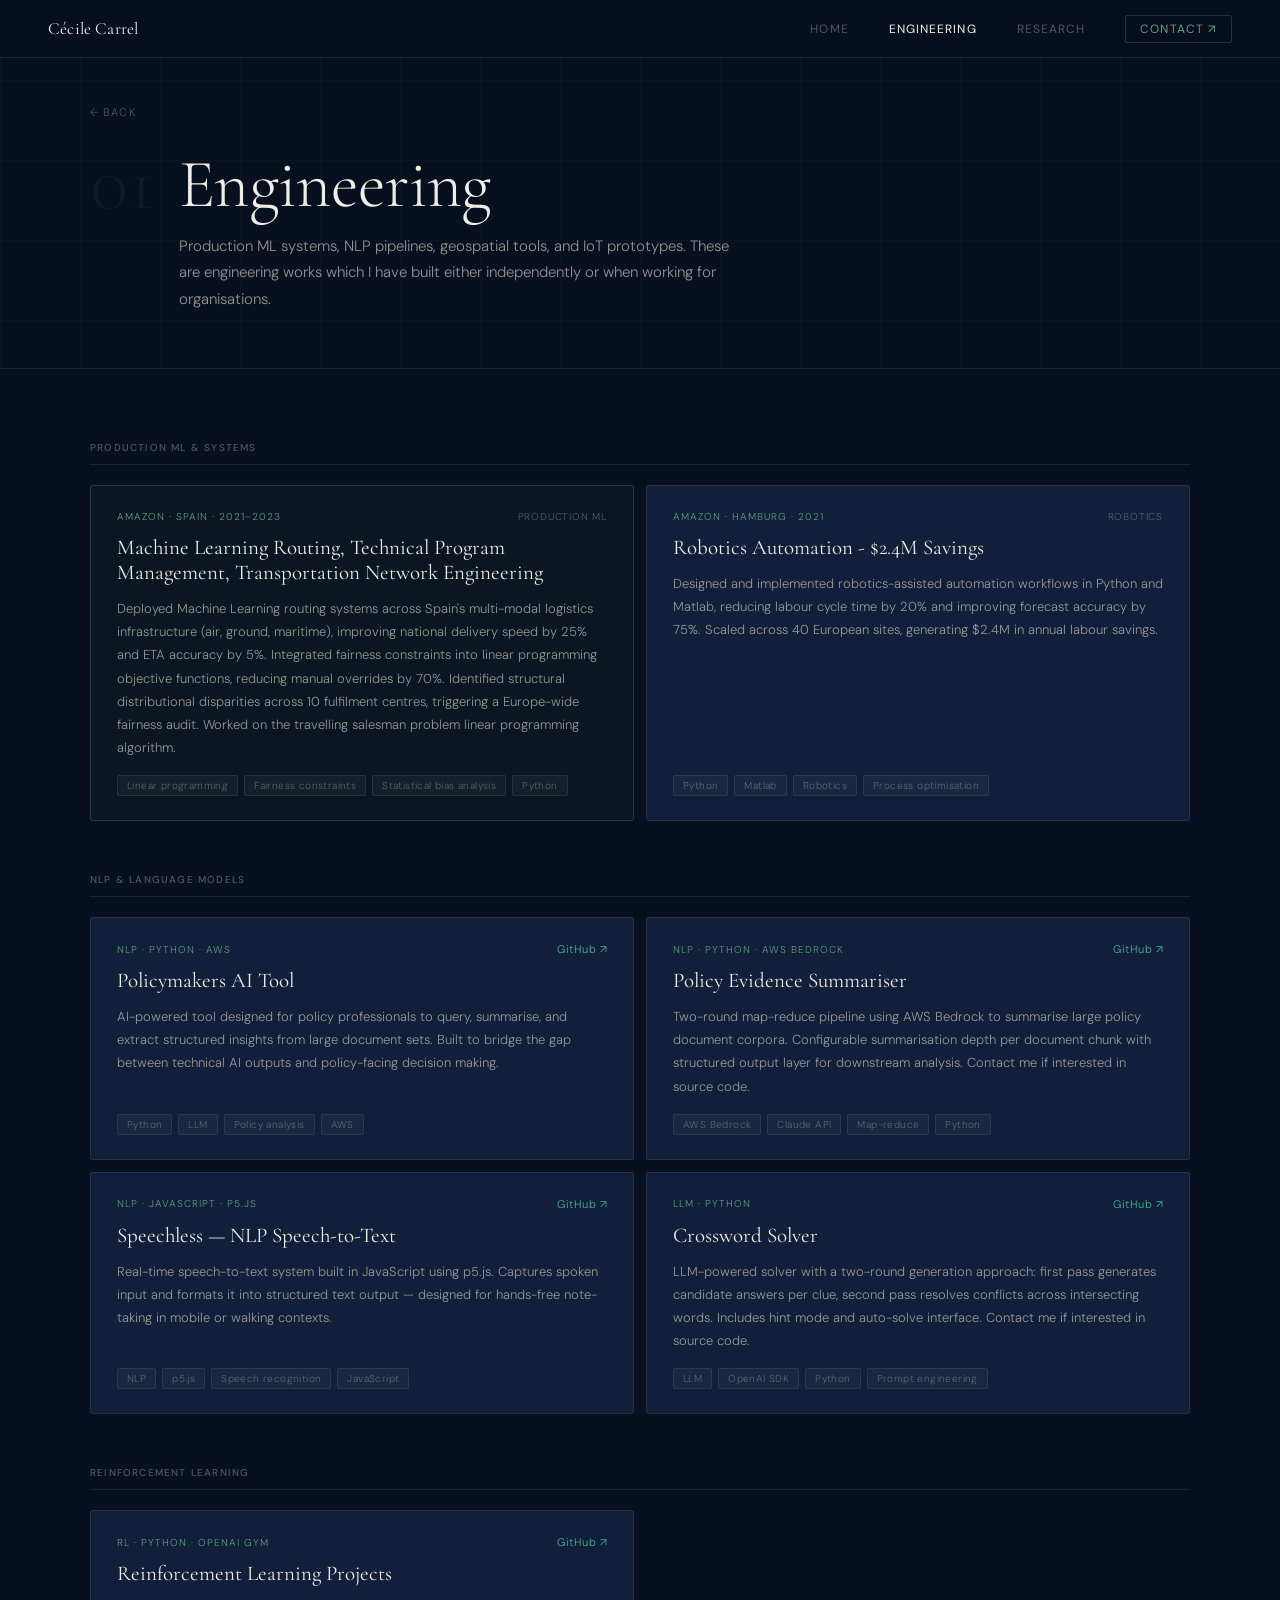
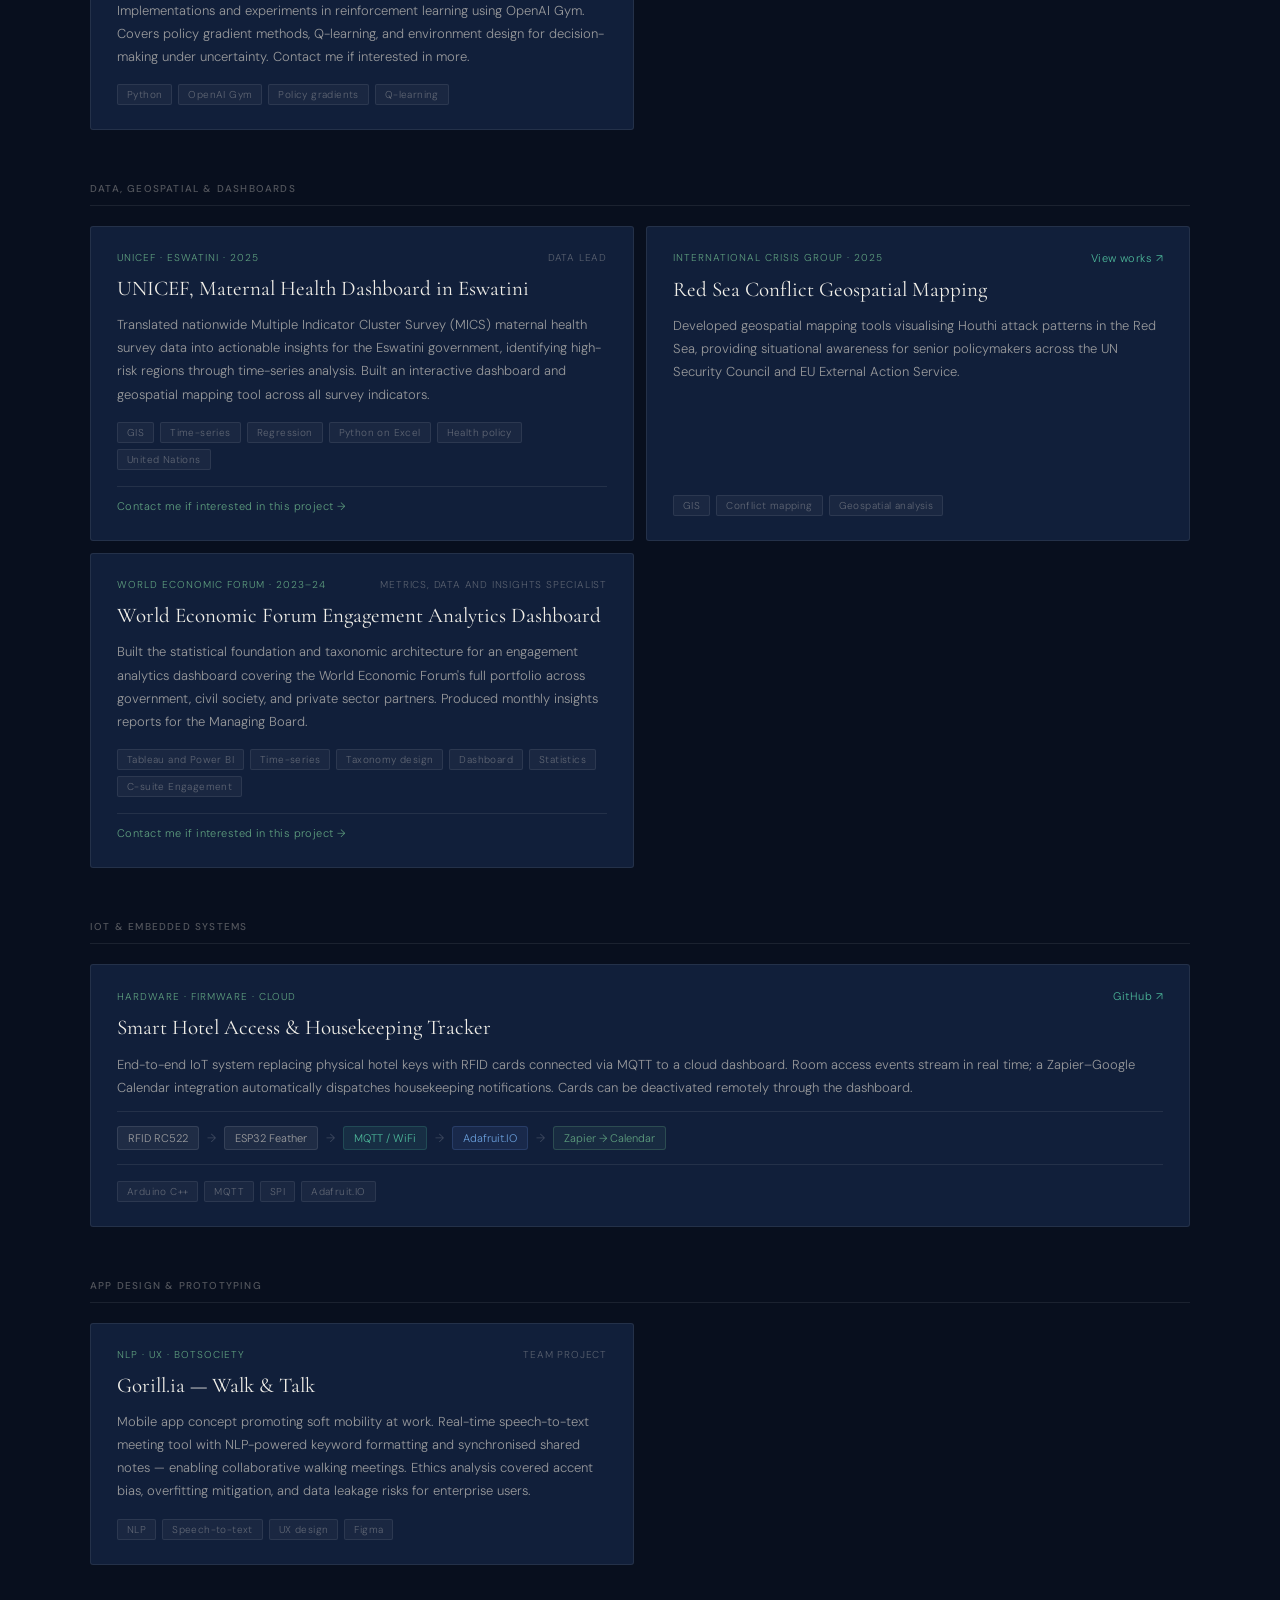
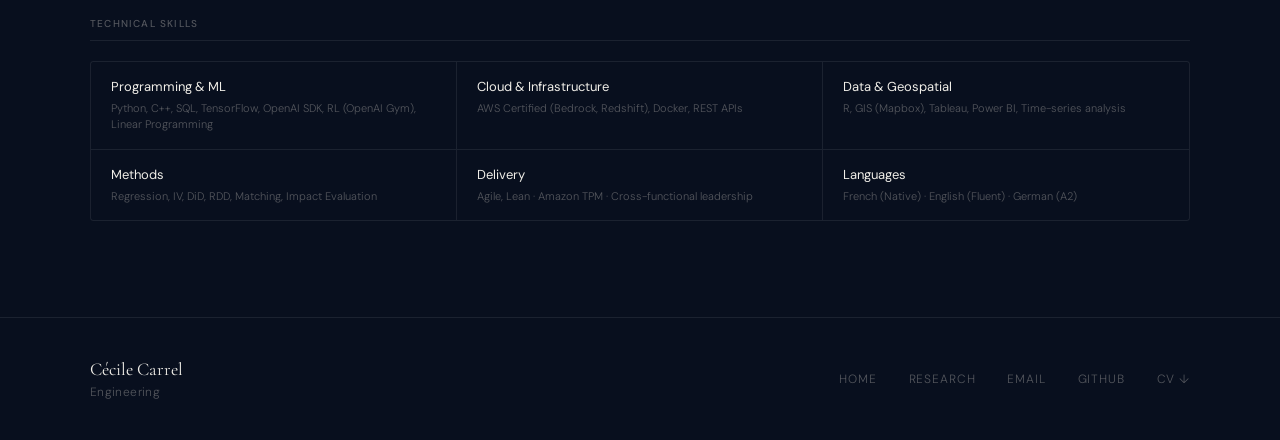
==== commit 45d66f6d: "Update footer subtitle to 'Engineering'" ====
--- a/engineering.html
+++ b/engineering.html
@@ -274,7 +274,7 @@
     <div class="container footer-inner">
       <div>
         <p class="footer-name">Cécile Carrel</p>
-        <p class="footer-sub">LSE MPP '26 · AI Governance · Engineering</p>
+        <p class="footer-sub">Engineering</p>
       </div>
       <div class="footer-links">
         <a href="index.html">Home</a>
--- a/style.css
+++ b/style.css
@@ -12,9 +12,9 @@
   --text-primary:   #f0eee8;
   --text-secondary: rgba(224,218,208,0.65);
   --text-muted:     rgba(224,218,208,0.35);
-  --gold:        #c4a97d;
-  --gold-muted:  rgba(196,169,125,0.18);
-  --gold-border: rgba(196,169,125,0.3);
+  --gold:        #5e9e7e;
+  --gold-muted:  rgba(94,158,126,0.15);
+  --gold-border: rgba(94,158,126,0.28);
   --teal:        #4db89a;
   --font-display: 'Cormorant Garamond', Georgia, serif;
   --font-body:    'DM Sans', system-ui, sans-serif;
@@ -178,11 +178,11 @@
 
 .card--accent {
   border-color: var(--gold-border);
-  background: rgba(196,169,125,0.05);
+  background: rgba(94,158,126,0.05);
 }
 .card--accent:hover {
   border-color: var(--gold);
-  background: rgba(196,169,125,0.08);
+  background: rgba(94,158,126,0.08);
 }
 
 .card-top {
@@ -251,7 +251,7 @@
 }
 .flow-node.node-proto { background: rgba(77,184,154,0.1); border-color: rgba(77,184,154,0.2); color: #4db89a; }
 .flow-node.node-cloud { background: rgba(100,140,220,0.1); border-color: rgba(100,140,220,0.2); color: #6a9fdc; }
-.flow-node.node-auto  { background: rgba(196,169,125,0.1); border-color: var(--gold-border); color: var(--gold); }
+.flow-node.node-auto  { background: rgba(94,158,126,0.1); border-color: var(--gold-border); color: var(--gold); }
 .flow-arrow { color: rgba(255,255,255,0.2); font-size: 12px; }
 
 /* ===========================
